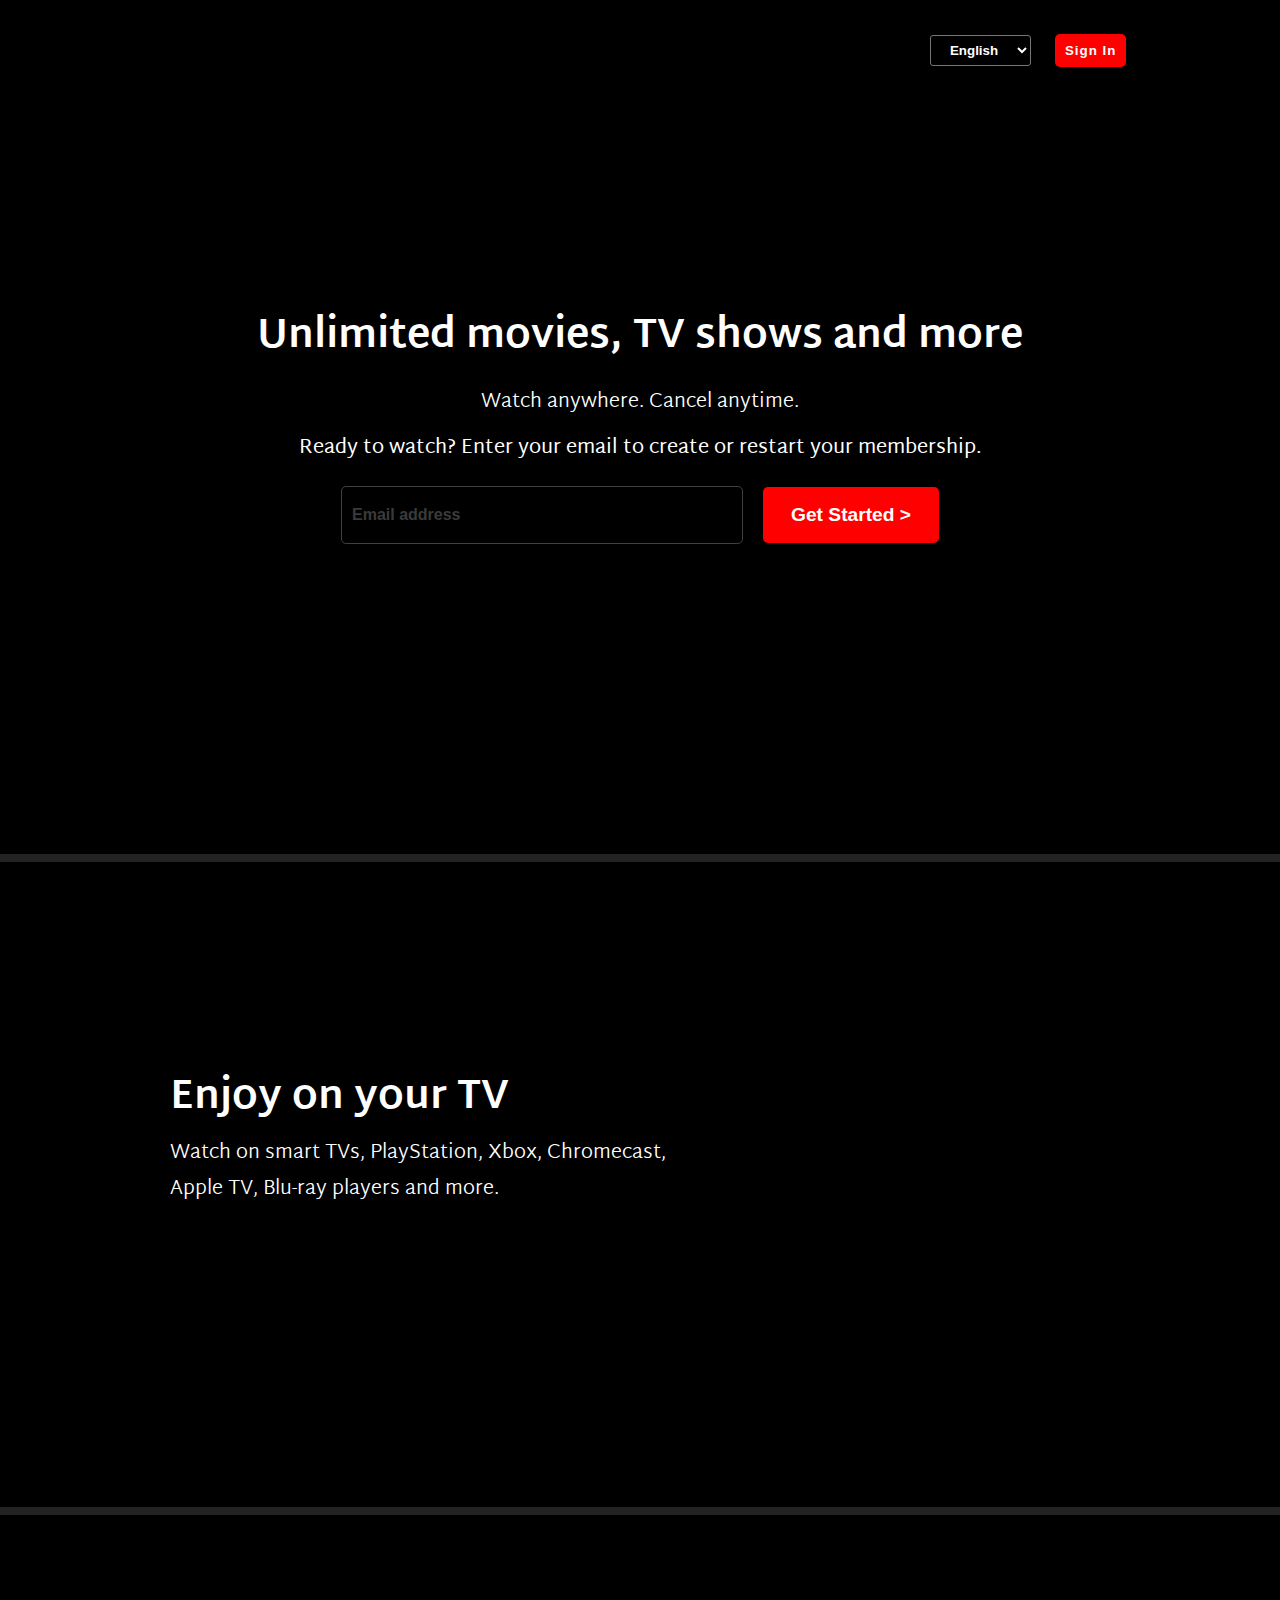
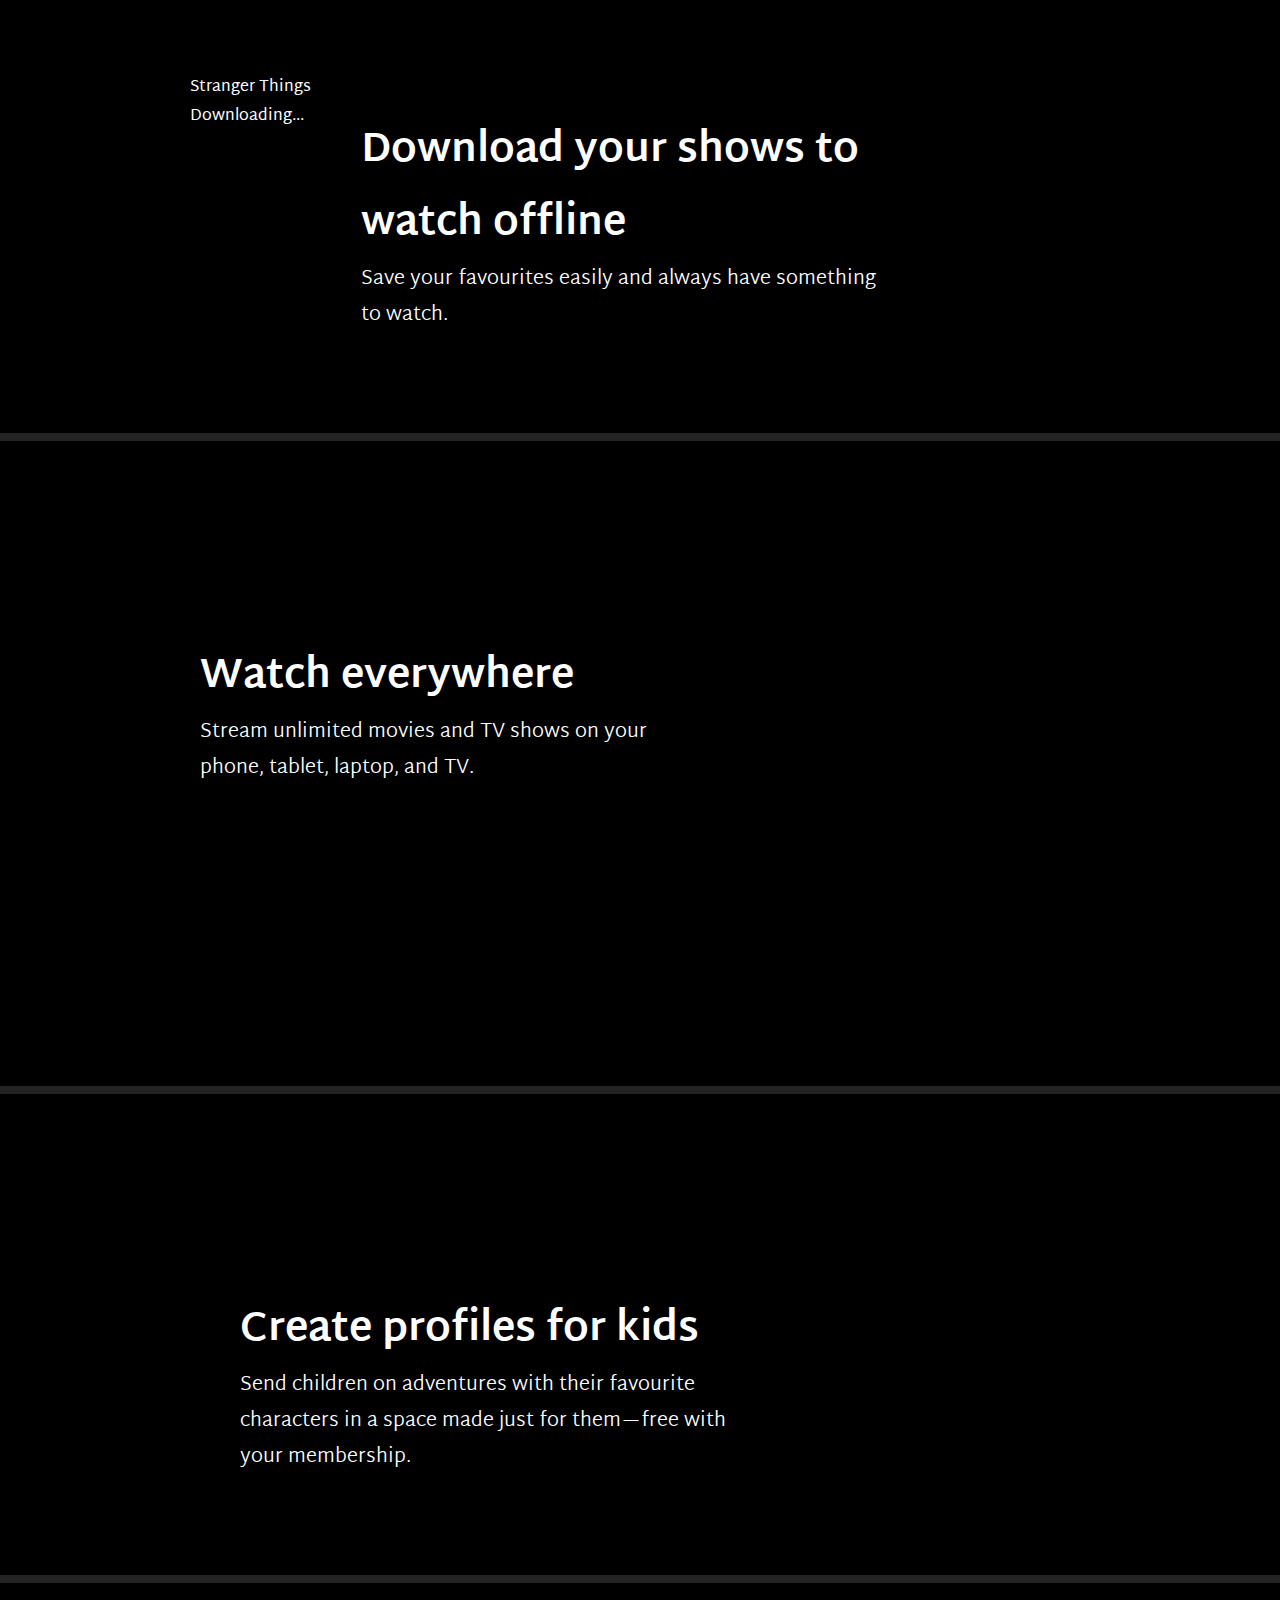
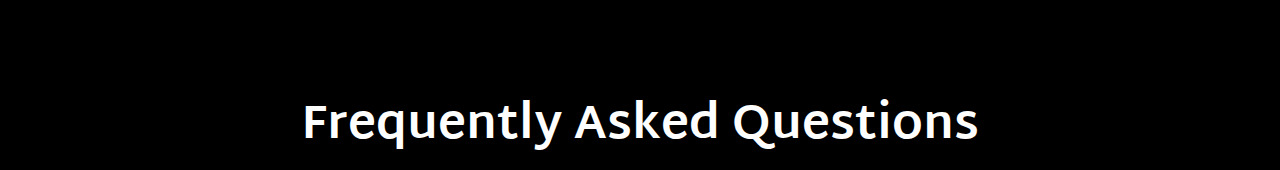
==== index.html @ 0ef2ed4d "Update index.html" ====
<!DOCTYPE html>
<html lang="en">

<head>
    <meta charset="UTF-8">
    <meta name="viewport" content="width=device-width, initial-scale=1.0">
    <link rel="stylesheet" href="Netflix.css">
    <link rel="icon" href="Assets/favicon (1).ico">

    <title>Netflix India -Watch TV Shows Online, Watch Movies Online</title>
</head>

<body>
    <div class="main">
        <nav>
            <span> <img class="logo" src="Assets/logo.svg" alt=""></span>
            <div class="tab">
                <select class="lang btn">

                    <option><img class="lang-logo" src="Assets/translate.png" alt="">English</option>
                    <option style="background-color: transparent;">हिन्दी</option>
                </select>

                <button class="signin btn">Sign In</button>

            </div>


        </nav>

        <div class="box">
        </div>



        <div class="text">
            <span> Unlimited movies, TV shows and more </span>

            <span> Watch anywhere. Cancel anytime.</span>

            <span> Ready to watch? Enter your email to create or restart your membership.</span>


            <div>
                <form class="form">
                    <input type="email" placeholder="Email address">
                    <span> <button class="submit btn" type="submit ">Get Started &gt;</button></span>
                </form>
            </div>


        </div>





    </div>
    <div class="line"></div>

    <div class="content">
        <div class="con-text">
            <h1>Enjoy on your TV</h1>
            <p>Watch on smart TVs, PlayStation, Xbox, Chromecast, <br>Apple TV, Blu-ray players and more. </p>
        </div>
        <div class="con-img">
            <img class="img" src="https://assets.nflxext.com/ffe/siteui/acquisition/ourStory/fuji/desktop/tv.png"
                alt="">
                <video class="video" src="https://assets.nflxext.com/ffe/siteui/acquisition/ourStory/fuji/desktop/video-tv-in-0819.m4v" autoplay loop muted></video>

        </div>

    </div>
    <div class="line"></div>
    <div class="content">
        <div class="con-img2">
            <img class="img2"
                src="https://assets.nflxext.com/ffe/siteui/acquisition/ourStory/fuji/desktop/mobile-0819.jpg" alt="">
                <div class="box2" >
                     <div><img  class="box-img" src="Assets/boxshot.png" alt=""></div>
                    <div><p>Stranger Things <br>
                    <span >Downloading...</span> </p></div>
                    <div class="bg"> <img class="bg-img" src="Assets/download-icon.gif" alt=""></div>
                </div>

        </div>
        <div class="con-text2">
            <h1>Download your shows to<br> watch offline</h1>
            <p>Save your favourites easily and always have something <br> to watch.</p>
        </div>


    </div>

    <div class="line"></div>
    <div class="content">
        <div class="con-text3">
            <h1>Watch everywhere</h1>
            <p>Stream unlimited movies and TV shows on your <br>phone, tablet, laptop, and TV.</p>
        </div>
        <div class="con-img3">
            <img class="img3"
                src="https://assets.nflxext.com/ffe/siteui/acquisition/ourStory/fuji/desktop/device-pile-in.png" alt="">
                <video class="video2" src="https://assets.nflxext.com/ffe/siteui/acquisition/ourStory/fuji/desktop/video-devices-in.m4v" autoplay loop muted></video>
        </div>

    </div>

    <div class="line"></div>

    <div class="content">
        <div class="con-img2">
            <img class="img2"
                src="https://occ-0-3752-3646.1.nflxso.net/dnm/api/v6/19OhWN2dO19C9txTON9tvTFtefw/AAAABVr8nYuAg0xDpXDv0VI9HUoH7r2aGp4TKRCsKNQrMwxzTtr-NlwOHeS8bCI2oeZddmu3nMYr3j9MjYhHyjBASb1FaOGYZNYvPBCL.png?r=54d"
                alt="">
               


        </div>
        <div class="con-text2">
            <h1>Create profiles for kids</h1>
            <p>Send children on adventures with their favourite <br>characters in a space made just for them—free with
                <br>your membership.</p>
        </div>


    </div>

    <div class="line"></div>

    <div class="faq">

        <h1>Frequently Asked Questions</h1>

    </div>








</body>

</html>
---- Netflix.css ----
@import url('https://fonts.googleapis.com/css2?family=Martel+Sans:wght@600;900&family=Playpen+Sans:wght@200;300;400;500;600&family=Roboto:wght@400;700&family=Ubuntu:ital,wght@0,300;0,400;0,500;0,700;1,300;1,400;1,500;1,700&display=swap');
*{
    padding: 0px;
    margin: 0px;
    /* box-sizing: border-box; */
  
}
body {
    color: white;
    background-color: black;
    font-family: 'Martel Sans', sans-serif;
}
.btn{
    cursor: pointer;
}

.main {

    height: 644px;
    background-image: url("Assets/bg2.jpg");
    position: relative;
    background-position: center center ;
    background-repeat: no-repeat; 
    background-size: max(1200px,100vw);
    padding-bottom: 210px;

    
}
nav{
    height: 100px;
    max-width: 76vw;
    /* padding-top: 10px; */
    margin:auto;
    display: flex;
    justify-content: space-between;
    align-items: center;
    
}
.logo{
    
    height: 40px;
    position: relative;
    z-index: 1;
}

.box {

    height: 644px;
    width: 100%;
    opacity: 0.69;
    position: absolute;
    top: 0;
    background-color: black;
    padding-bottom: 210px;
}
.lang-logo{
    height: 5px ;
}
.lang{
    border-radius: 3px;
    color: white;
    background-color: transparent;
    position: relative;
    z-index: 1;
    padding: 6px 15px;
    font-weight: 600;
}
.signin{
    border-radius: 5px;
    color: white;
    background-color: red;
    position: relative;
    z-index: 1;
    padding: 9px 10px;
    font-weight: 600;
    letter-spacing: 1px;
    margin-left: 20px;
    border: 0;
  

}


.text{
    height: 100%;
    display: flex;
    align-items: center;
    justify-content: center;
    flex-direction: column;
    position: relative;
    z-index: 1;
    text-align: center;
    gap: 10px;
    padding: 0px 23px;
    padding-bottom: 150px;
    text-align: center;
   
   
    
}
.text >:first-child{
    font-size: 40px;
     font-weight: bold;
}

.text >:nth-child(2){
    font-size: 20px;
    font-weight: 300;
    
}

.text >:nth-child(3){
    font-size: 20px;
    
}
.form{
    padding-top: 10px;
    display: flex;
    align-items: center;
    justify-content: space-between;
    position: relative;
    z-index: 1;
    text-align: center;
}
.submit{
    height: 56px;
    border-radius: 5px;
    color: white;
    background-color: red;
    position: relative;
    font-size: larger;
    z-index: 1;
    padding: 17px 28px;
    font-weight: 600;
    margin-left: 20px;
    border: 0;


}
input{
    height: 56px;
    width: 350px;
    font-size: medium;
    border-radius: 5px;
    color: whitesmoke;
    background-color: black;
    opacity: 0.5;
    position: relative;
    z-index: 1;
    padding-left: 10px;
    padding-right: 40px;
    font-weight: 600;
    border: 1px solid gray;
    outline: none; 
}
.line{
    height: 8px;
    width: 100%;
    background-color: rgb(35 35 35);
}
.content{

    display: flex;
    padding-bottom: 100px; 
    /* text-align: center; */
    /* text-wrap: wrap; */
}

.con-text{

    margin-top: 200px;
    margin-left:170px;
    margin-bottom: 200px;

    padding-right: 70px;

}

.con-text >:first-child{
    font-size: 40px;
     font-weight: bold;
     /* text-align: center; */
}

.con-text >:nth-child(2){

    font-size: 20px;
    font-weight: 300;
    /* text-align: center; */
}
.con-img{
    position: relative;
}
.img{
    margin-top: 100px;
    /* height: 400px; */
    width: 40vw;
    position: absolute;
    z-index: 1;

}
.video{
    position: absolute;
    padding-top: 170px;
    padding-left: 60px;
    width: 35vw;
}








.con-img2 {

    margin-top: 100px;
    margin-left:190px;
  

}
.img2{
    /* height: 400px ; */
    width: 35vw;
}
.con-text2{
    margin-top: 200px;
    margin-left:50px;
}
.con-text2 >:first-child{
    font-size: 40px;
     font-weight: bold;
     /* text-align: center; */
}

.con-text2 >:nth-child(2){

    font-size: 20px;
    font-weight: 300;
    /* text-align: center; */
}
.con-img3{

    margin-top: 100px;
    margin-left:100px;
    
}
.img3{

    /* margin-top: 100px; */
    /* height: 400px; */
    width: 40vw;
    position: absolute;
    z-index: 1;
}
.video2{
    position: absolute;
    padding-top: 60px;
    padding-left: 105px;
    width: 25vw;
}
.con-text3{

    margin-top: 200px;
    margin-left:200px;
    margin-bottom: 200px;
    /* text-align: center; */

}

.con-text3 >:first-child{
    font-size: 40px;
     font-weight: bold;
     
}

.con-text3 >:nth-child(2){

    font-size: 20px;
    font-weight: 300;
}

.faq> h1{
    font-size: 48px;
    text-align: center;
    padding-top: 100PX;
}
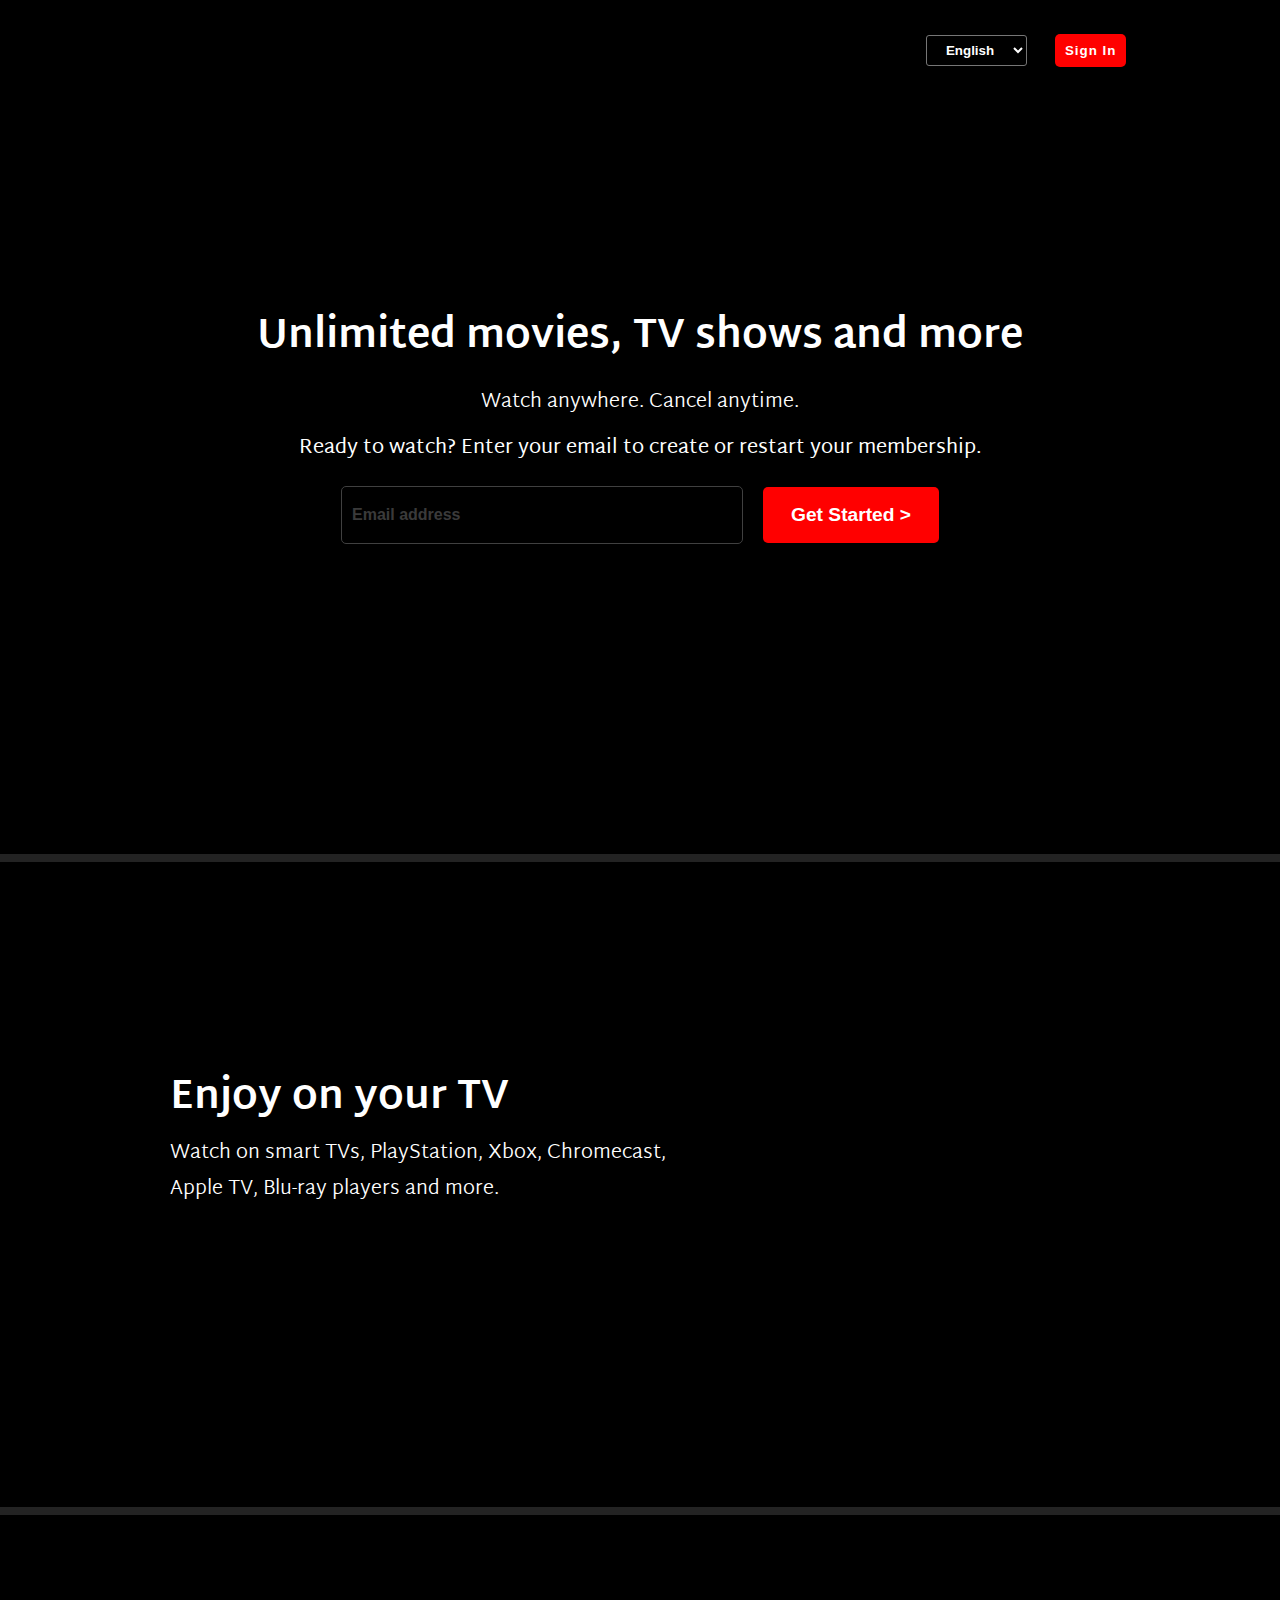
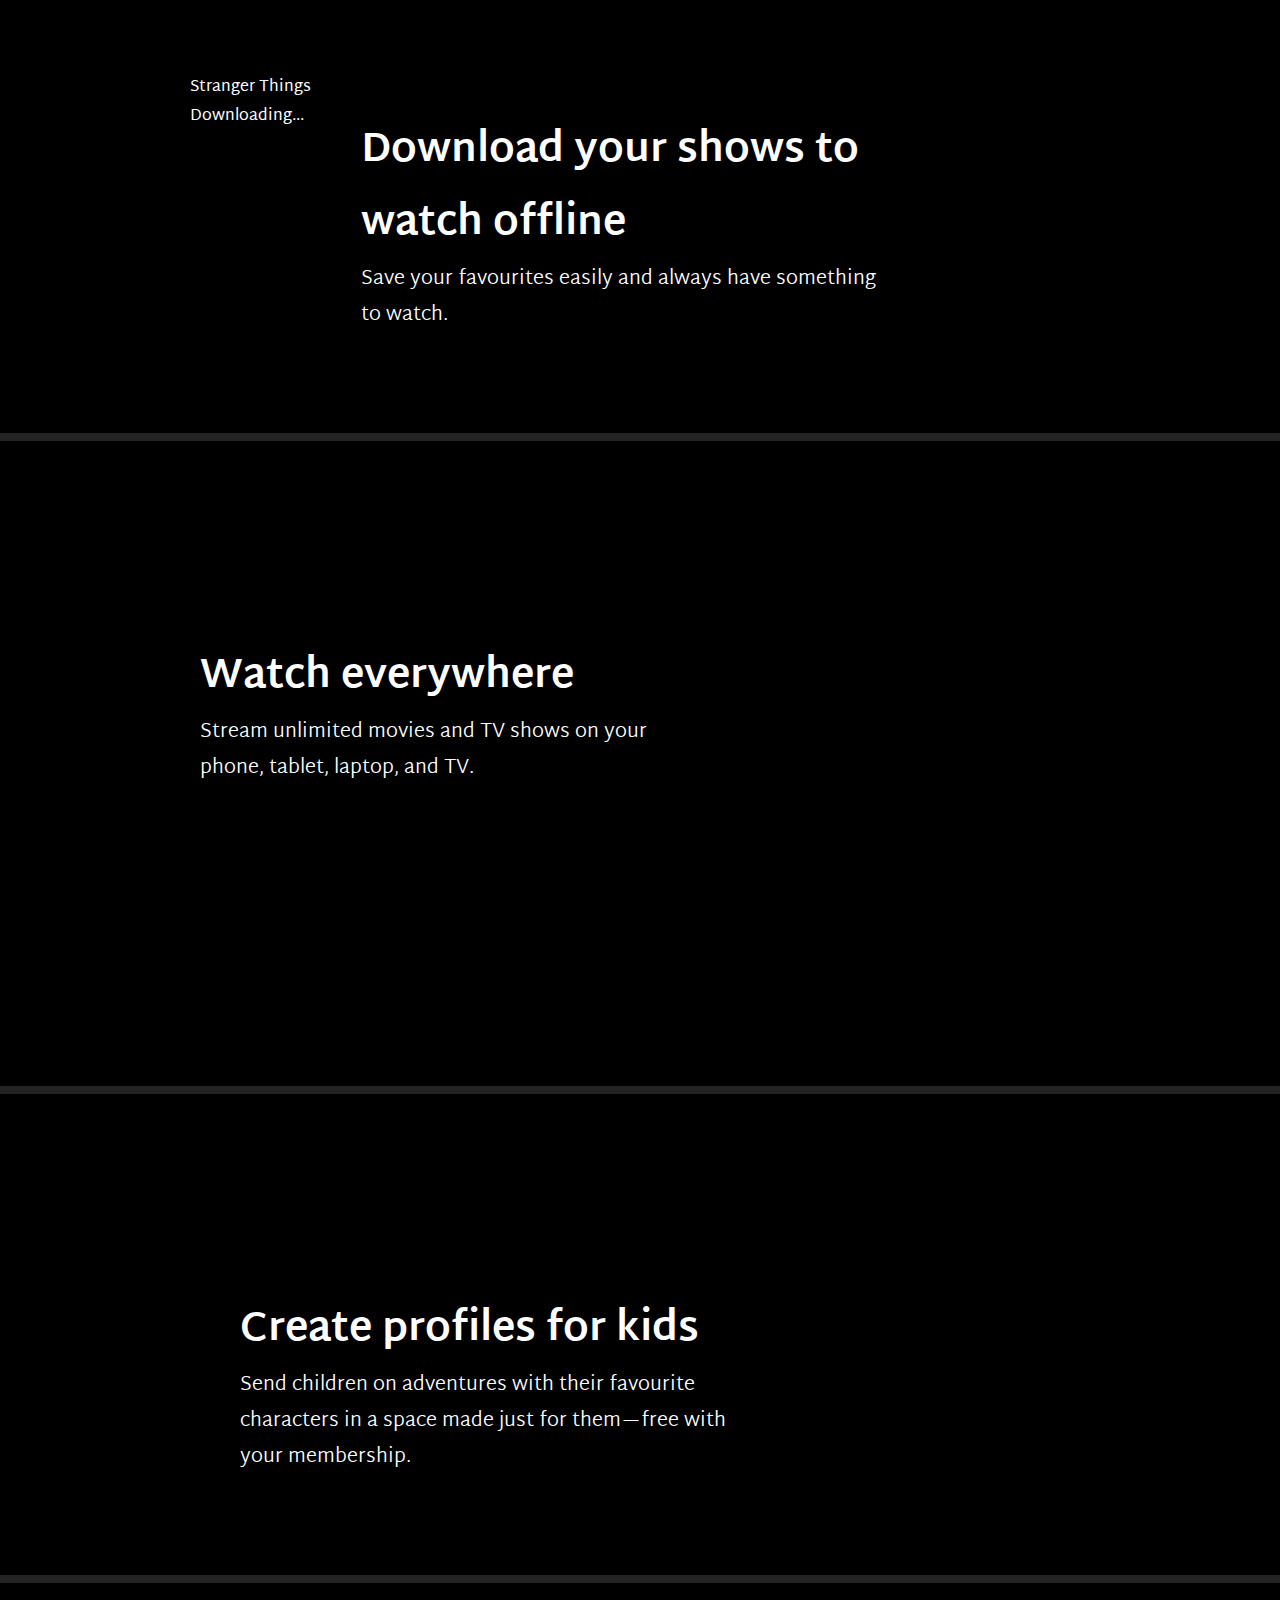
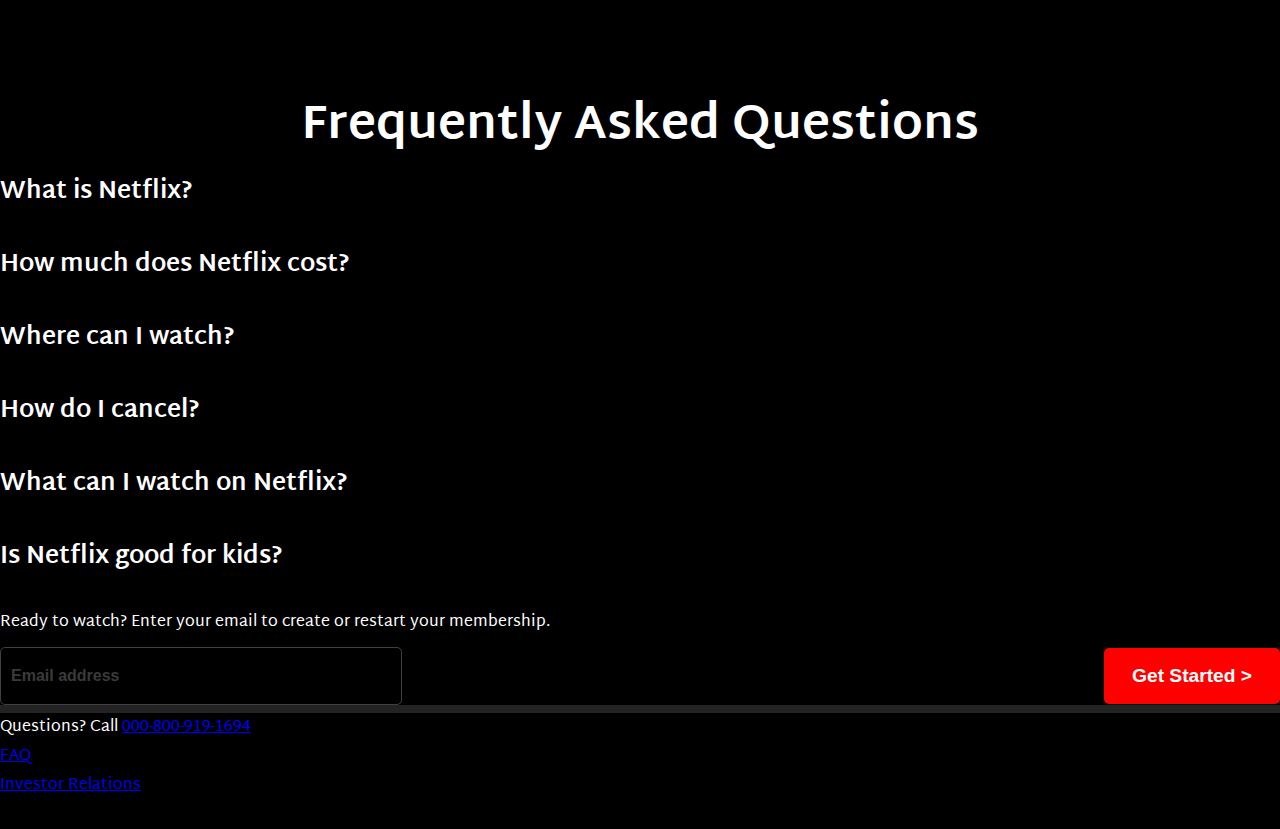
==== commit a5b665ad: "Update index.html" ====
--- a/index.html
+++ b/index.html
@@ -16,10 +16,10 @@
             <span> <img class="logo" src="Assets/logo.svg" alt=""></span>
             <div class="tab">
                 <select class="lang btn">
-
-                    <option><img class="lang-logo" src="Assets/translate.png" alt="">English</option>
-                    <option style="background-color: transparent;">हिन्दी</option>
+                    <option>English</option>
+                    <option>हिन्दी</option>
                 </select>
+                <img class="lang-logo" src="Assets/translate.png" alt="">
 
                 <button class="signin btn">Sign In</button>
 
@@ -44,7 +44,7 @@
             <div>
                 <form class="form">
                     <input type="email" placeholder="Email address">
-                    <span> <button class="submit btn" type="submit ">Get Started &gt;</button></span>
+                    <span> <button class="submit btn" type="button">Get Started &gt;</button></span>
                 </form>
             </div>
 
@@ -66,7 +66,9 @@
         <div class="con-img">
             <img class="img" src="https://assets.nflxext.com/ffe/siteui/acquisition/ourStory/fuji/desktop/tv.png"
                 alt="">
-                <video class="video" src="https://assets.nflxext.com/ffe/siteui/acquisition/ourStory/fuji/desktop/video-tv-in-0819.m4v" autoplay loop muted></video>
+            <video class="video"
+                src="https://assets.nflxext.com/ffe/siteui/acquisition/ourStory/fuji/desktop/video-tv-in-0819.m4v"
+                autoplay loop muted></video>
 
         </div>
 
@@ -76,12 +78,15 @@
         <div class="con-img2">
             <img class="img2"
                 src="https://assets.nflxext.com/ffe/siteui/acquisition/ourStory/fuji/desktop/mobile-0819.jpg" alt="">
-                <div class="box2" >
-                     <div><img  class="box-img" src="Assets/boxshot.png" alt=""></div>
-                    <div><p>Stranger Things <br>
-                    <span >Downloading...</span> </p></div>
-                    <div class="bg"> <img class="bg-img" src="Assets/download-icon.gif" alt=""></div>
+            <div class="box2">
+                <div><img class="box-img" src="Assets/boxshot.png" alt=""></div>
+                <div>
+                    <p>Stranger Things <br>
+                        <span>Downloading...</span>
+                    </p>
                 </div>
+                <div class="bg"> <img class="bg-img" src="Assets/download-icon.gif" alt=""></div>
+            </div>
 
         </div>
         <div class="con-text2">
@@ -101,7 +106,9 @@
         <div class="con-img3">
             <img class="img3"
                 src="https://assets.nflxext.com/ffe/siteui/acquisition/ourStory/fuji/desktop/device-pile-in.png" alt="">
-                <video class="video2" src="https://assets.nflxext.com/ffe/siteui/acquisition/ourStory/fuji/desktop/video-devices-in.m4v" autoplay loop muted></video>
+            <video class="video2"
+                src="https://assets.nflxext.com/ffe/siteui/acquisition/ourStory/fuji/desktop/video-devices-in.m4v"
+                autoplay loop muted></video>
         </div>
 
     </div>
@@ -113,14 +120,15 @@
             <img class="img2"
                 src="https://occ-0-3752-3646.1.nflxso.net/dnm/api/v6/19OhWN2dO19C9txTON9tvTFtefw/AAAABVr8nYuAg0xDpXDv0VI9HUoH7r2aGp4TKRCsKNQrMwxzTtr-NlwOHeS8bCI2oeZddmu3nMYr3j9MjYhHyjBASb1FaOGYZNYvPBCL.png?r=54d"
                 alt="">
-               
+
 
 
         </div>
         <div class="con-text2">
             <h1>Create profiles for kids</h1>
             <p>Send children on adventures with their favourite <br>characters in a space made just for them—free with
-                <br>your membership.</p>
+                <br>your membership.
+            </p>
         </div>
 
 
@@ -131,8 +139,83 @@
     <div class="faq">
 
         <h1>Frequently Asked Questions</h1>
-
-    </div>
+        <div class="question">
+            <div class="question-title">
+                <h2>What is Netflix?</h2>
+                <img class="plus" src="Assets/plus.png" alt="">
+            </div>
+        </div>
+        <div class="question">
+            <div class="question-title">
+                <h2>How much does Netflix cost?</h2>
+                <img class="plus" src="Assets/plus.png" alt="">
+            </div>
+        </div>
+        <div class="question">
+            <div class="question-title">
+                <h2>Where can I watch?</h2>
+                <img class="plus" src="Assets/plus.png" alt="">
+            </div>
+        </div>
+        <div class="question">
+            <div class="question-title">
+                <h2>How do I cancel?</h2>
+                <img class="plus" src="Assets/plus.png" alt="">
+            </div>
+        </div>
+
+        <div class="question">
+            <div class="question-title">
+                <h2>What can I watch on Netflix?</h2>
+                <img class="plus" src="Assets/plus.png" alt="">
+            </div>
+        </div>
+        <div class="question">
+            <div class="question-title">
+                <h2>Is Netflix good for kids?</h2>
+                <img class="plus" src="Assets/plus.png" alt="">
+            </div>
+
+        </div>
+
+        <div class="text2">
+            <!-- <span> Unlimited movies, TV shows and more </span>
+
+            <span> Watch anywhere. Cancel anytime.</span> -->
+
+            <span> Ready to watch? Enter your email to create or restart your membership.</span>
+
+
+            <div>
+                <form class="form">
+                    <input type="email" placeholder="Email address">
+                    <span> <button class="submit btn" type="button">Get Started &gt;</button></span>
+                </form>
+            </div>
+
+
+        </div>
+
+    </div>
+
+    <div class="line"></div>
+
+   <footer>
+    <div >Questions? Call <a href="tel:000-800-919-1694">000-800-919-1694</a></div>
+    <div>
+        
+            <li><a href="https://help.netflix.com/en/node/412">FAQ</a></li>
+            <li><a href="https://ir.netflix.net/ir-overview/profile/default.aspx">Investor Relations</a></li>
+            <li><a href=""></a></li>
+            
+    
+    </div>
+
+    
+   </footer>
+
+    
+
 
 
 
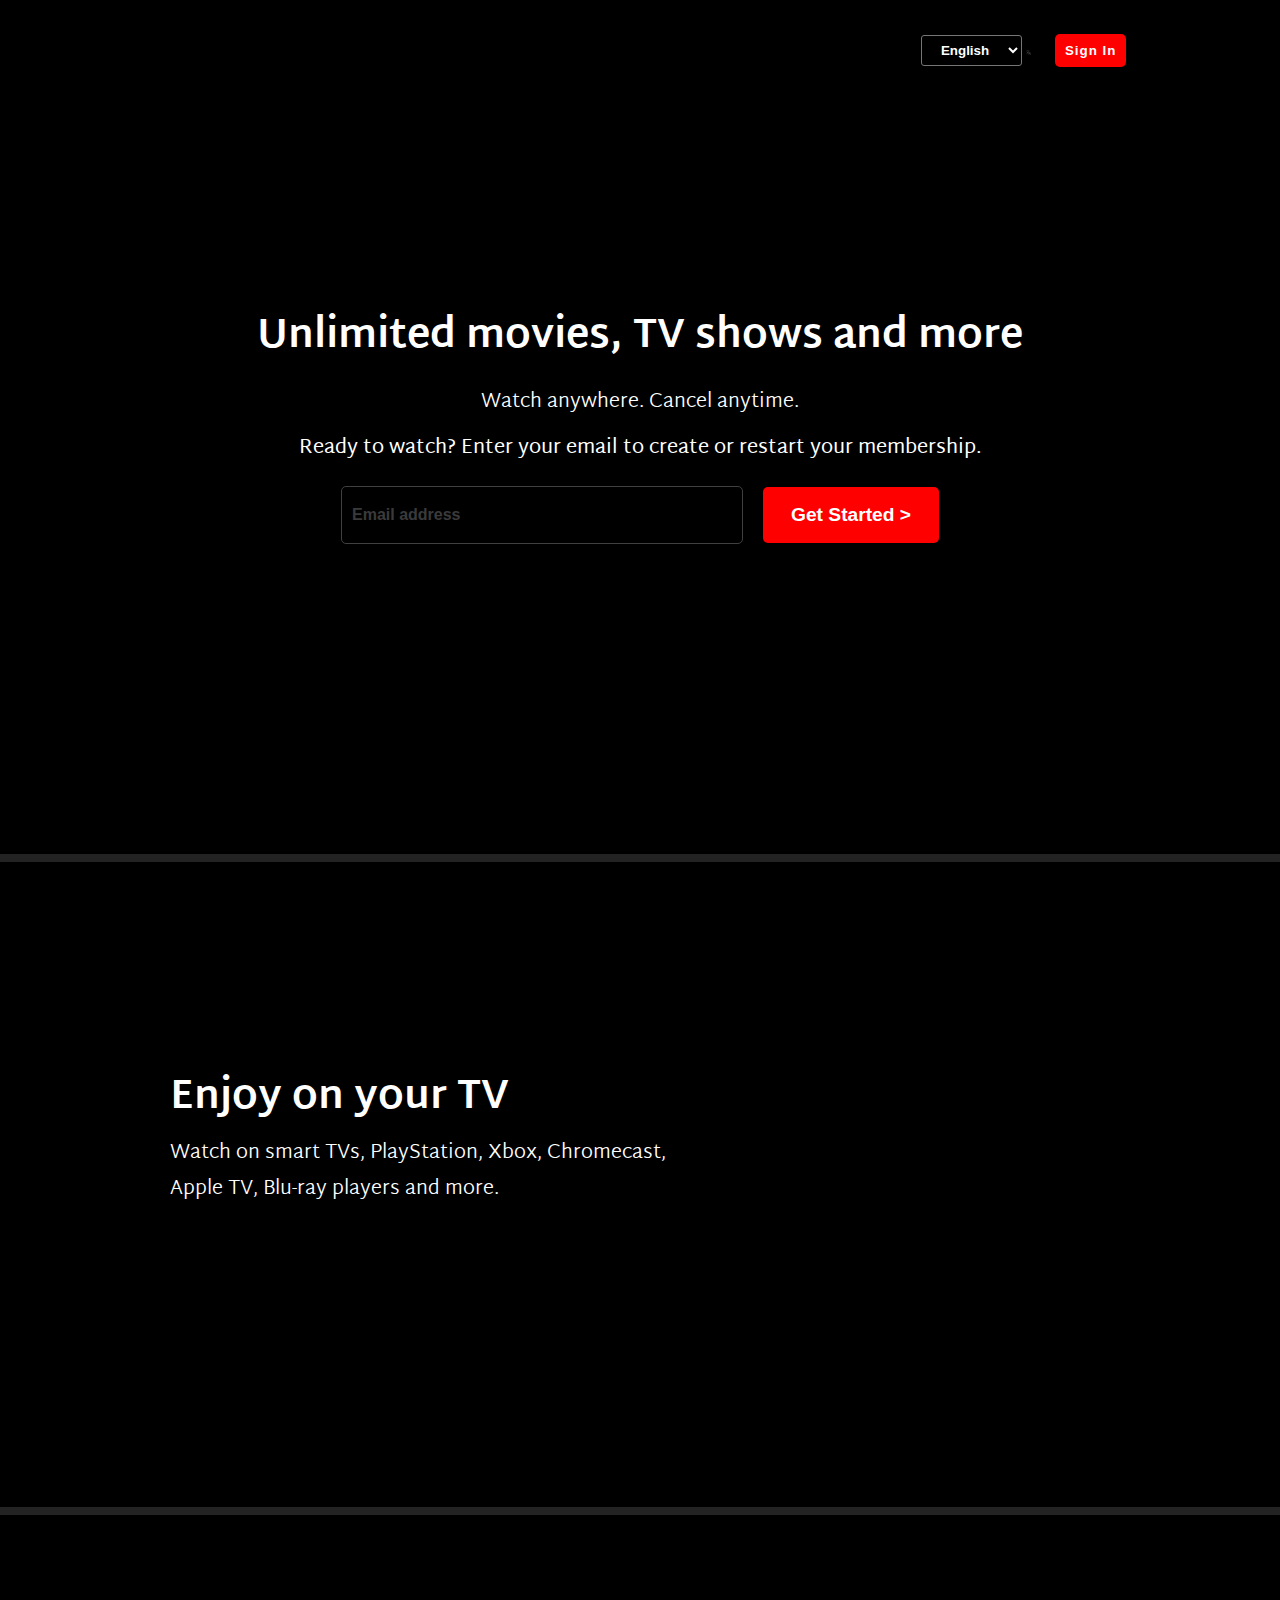
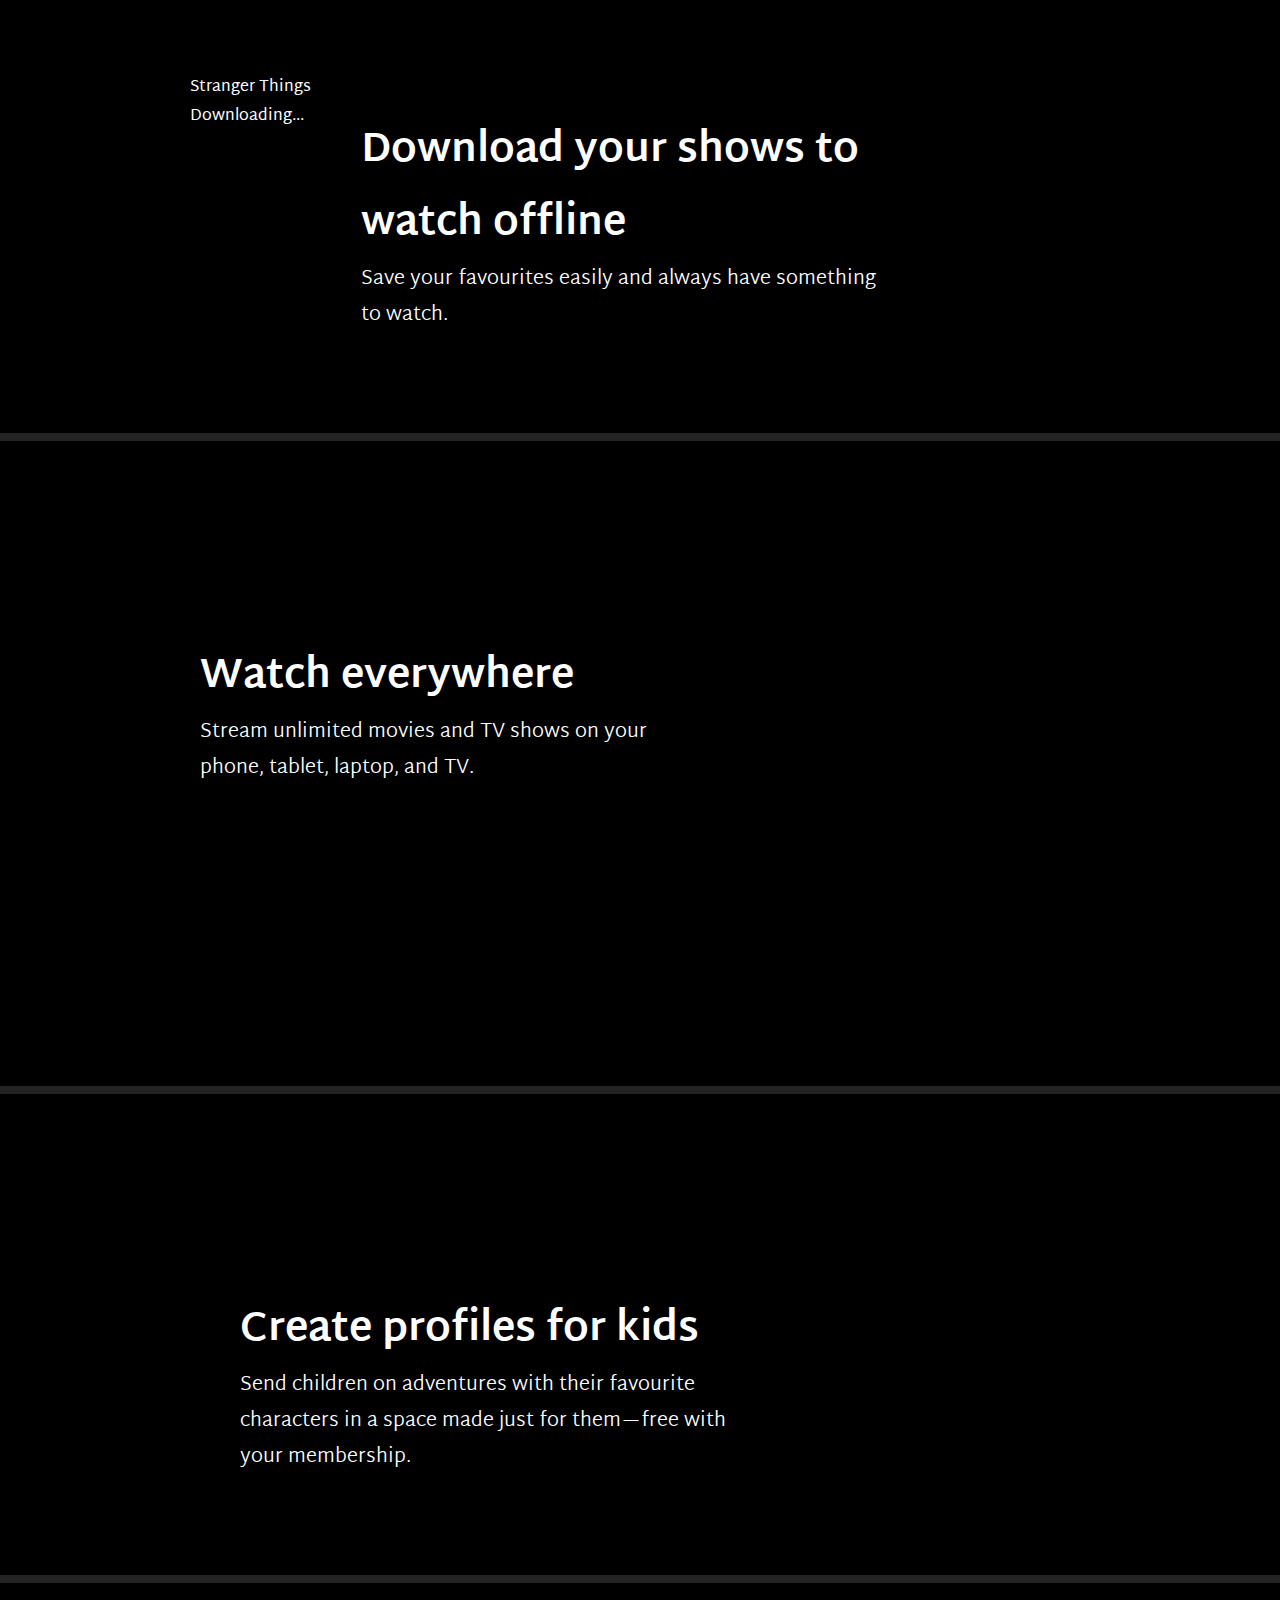
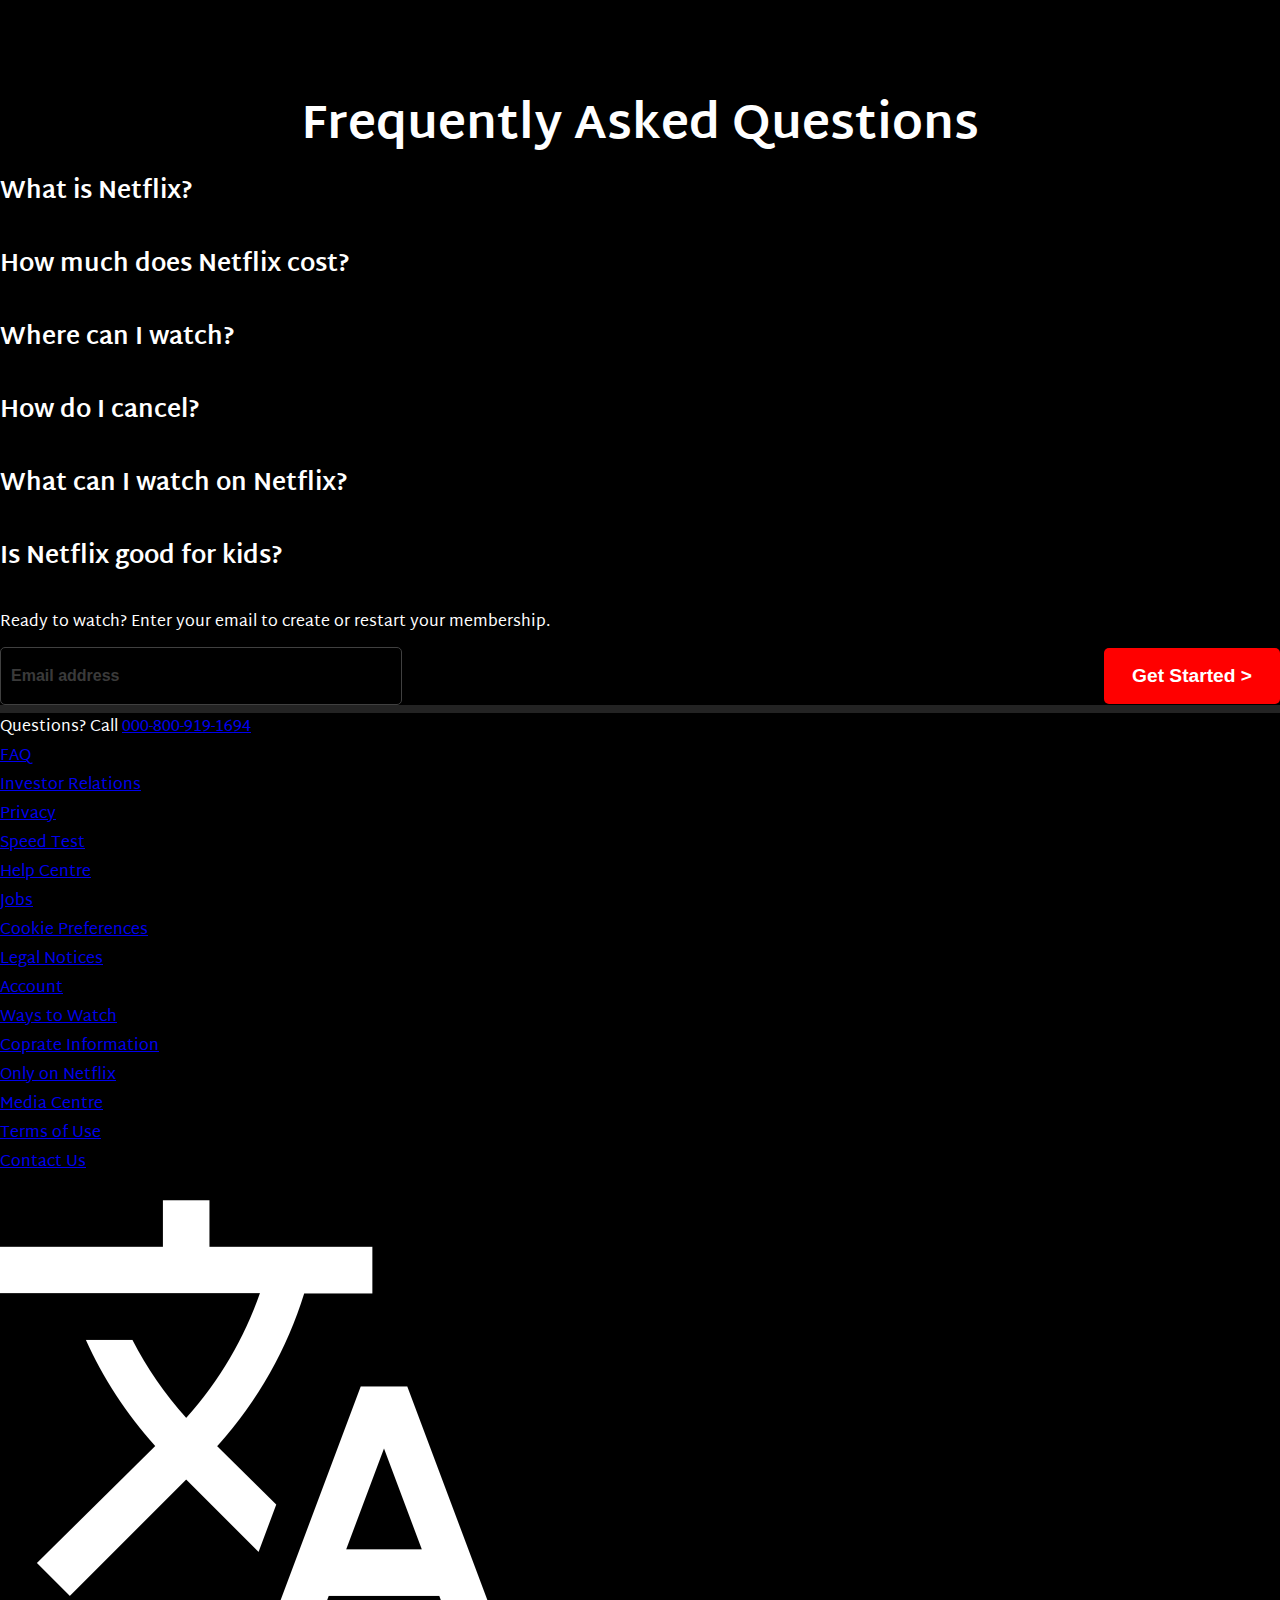
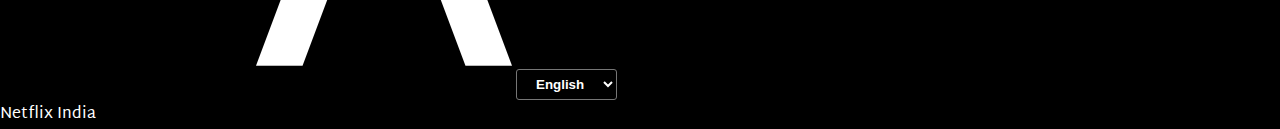
==== commit f6d5dec4: "Update index.html" ====
--- a/index.html
+++ b/index.html
@@ -1,12 +1,11 @@
 <!DOCTYPE html>
 <html lang="en">
-
 <head>
     <meta charset="UTF-8">
+    <meta name="google-site-verification" content="H3H9eSV32X2atL5QlWdO3KREfeAXT13t5PVM-N_OqFk" />
     <meta name="viewport" content="width=device-width, initial-scale=1.0">
     <link rel="stylesheet" href="Netflix.css">
     <link rel="icon" href="Assets/favicon (1).ico">
-
     <title>Netflix India -Watch TV Shows Online, Watch Movies Online</title>
 </head>
 
@@ -19,18 +18,14 @@
                     <option>English</option>
                     <option>हिन्दी</option>
                 </select>
-                <img class="lang-logo" src="Assets/translate.png" alt="">
-
+                <img class="lang-logo" src="Assets/translate.png" alt="select language">
                 <button class="signin btn">Sign In</button>
 
             </div>
-
-
         </nav>
 
         <div class="box">
         </div>
-
 
 
         <div class="text">
@@ -201,20 +196,46 @@
     <div class="line"></div>
 
    <footer>
-    <div >Questions? Call <a href="tel:000-800-919-1694">000-800-919-1694</a></div>
-    <div>
+    <div class="call" >Questions? Call <a href="tel:000-800-919-1694">000-800-919-1694</a></div>
+    <div class="list">
+    <div >
         
             <li><a href="https://help.netflix.com/en/node/412">FAQ</a></li>
             <li><a href="https://ir.netflix.net/ir-overview/profile/default.aspx">Investor Relations</a></li>
-            <li><a href=""></a></li>
-            
+            <li><a href="https://help.netflix.com/legal/privacy">Privacy</a></li>
+            <li><a href="https://fast.com/">Speed Test</a></li>
+    </div>
+    <div >
+        
+        <li><a href="https://help.netflix.com/en/">Help Centre</a></li>
+        <li><a href="https://jobs.netflix.com/">Jobs</a></li>
+        <li><a href="https://www.netflix.com/in/#">Cookie Preferences</a></li>
+        <li><a href="https://help.netflix.com/legal/notices">Legal Notices</a></li>
+</div>
+<div >
+        
+    <li><a href="https://www.netflix.com/youraccount">Account</a></li>
+    <li><a href="https://www.netflix.com/watch">Ways to Watch</a></li>
+    <li><a href="https://help.netflix.com/legal/corpinfo">Coprate Information</a></li>
+    <li><a href="https://www.netflix.com/in/browse/genre/839338">Only on Netflix</a></li>
+</div>
+<div >
+        
+    <li><a href="https://media.netflix.com/">Media Centre</a></li>
+    <li><a href="https://help.netflix.com/legal/termsofuse">Terms of Use</a></li>
+    <li><a href="https://help.netflix.com/contactus">Contact Us</a></li>
+</div>
+</div>
+<img class="lang-logo2" src="Assets/translate.png" alt="select language">
+<select class="lang btn">
+    <option>English</option>
+    <option>हिन्दी</option>
+</select>
+<p>Netflix India</p>
+
+   </footer>
+
     
-    </div>
-
-    
-   </footer>
-
-    
 
 
 
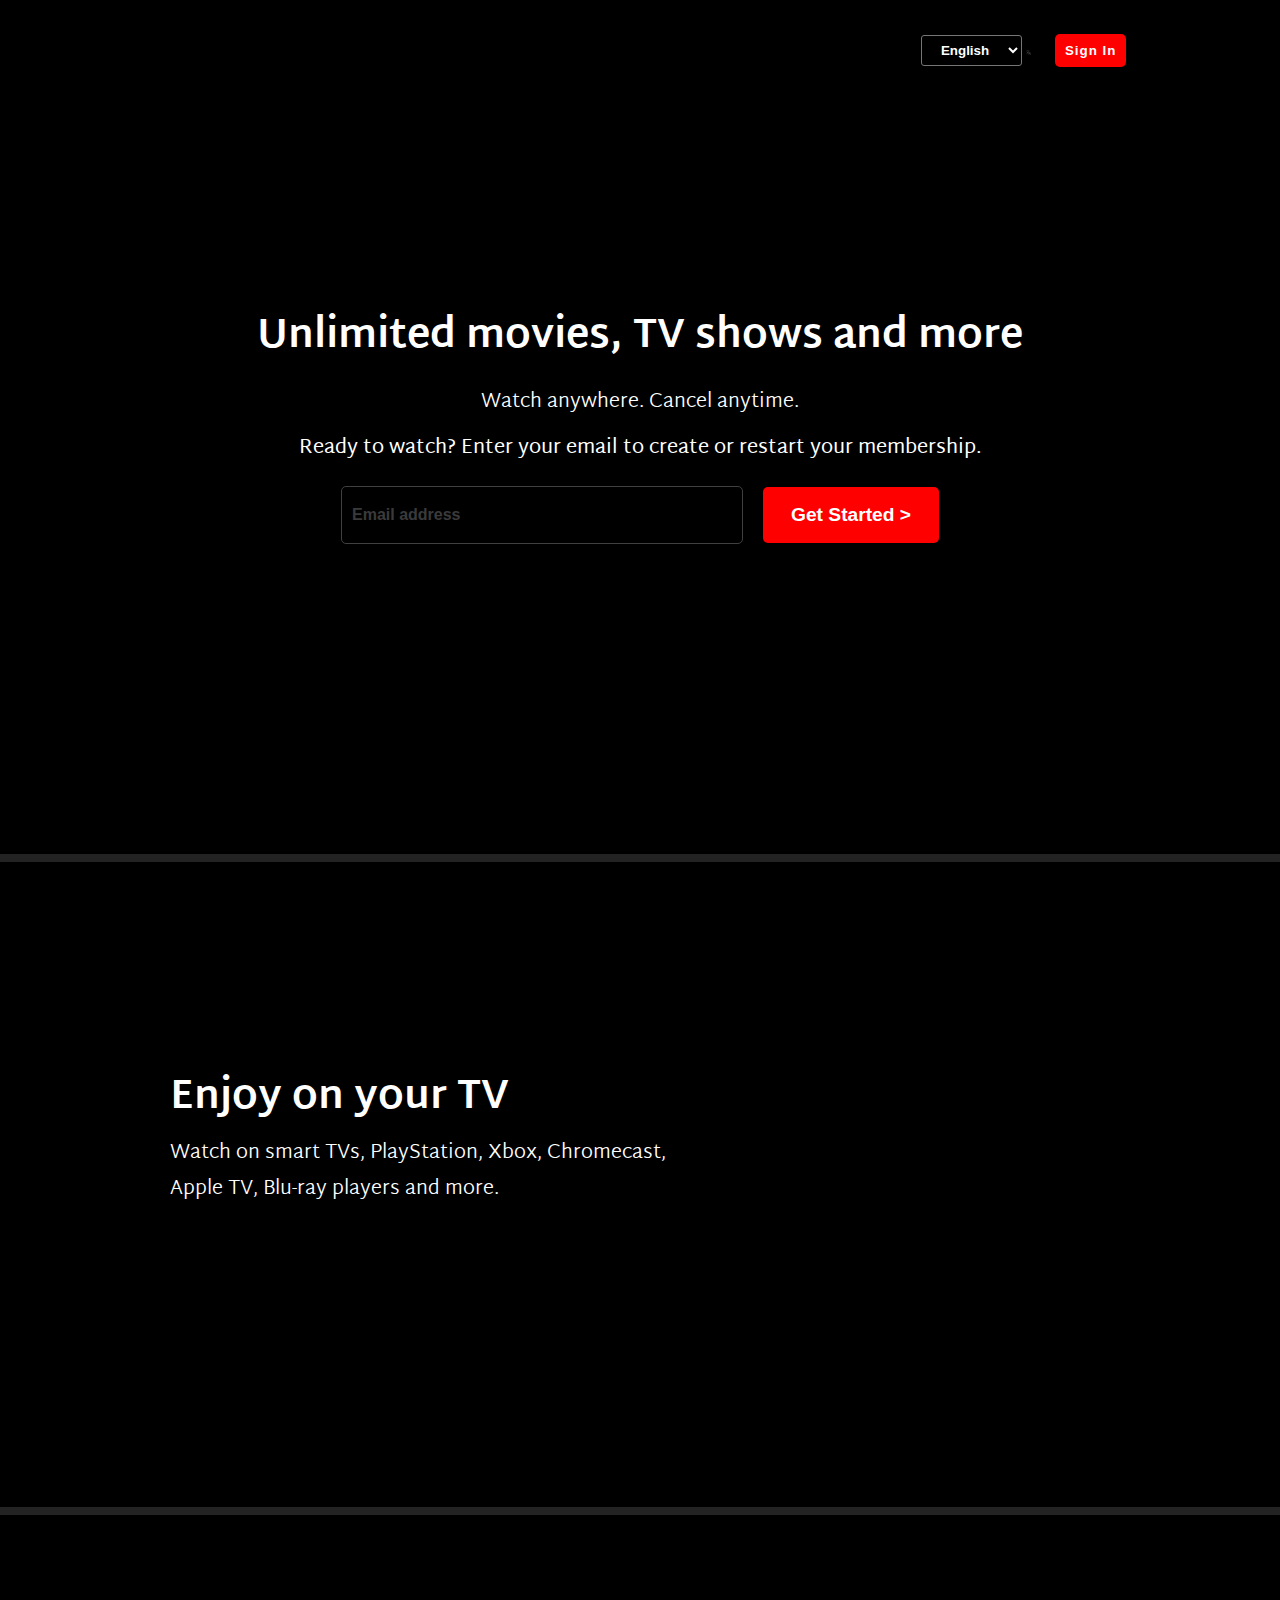
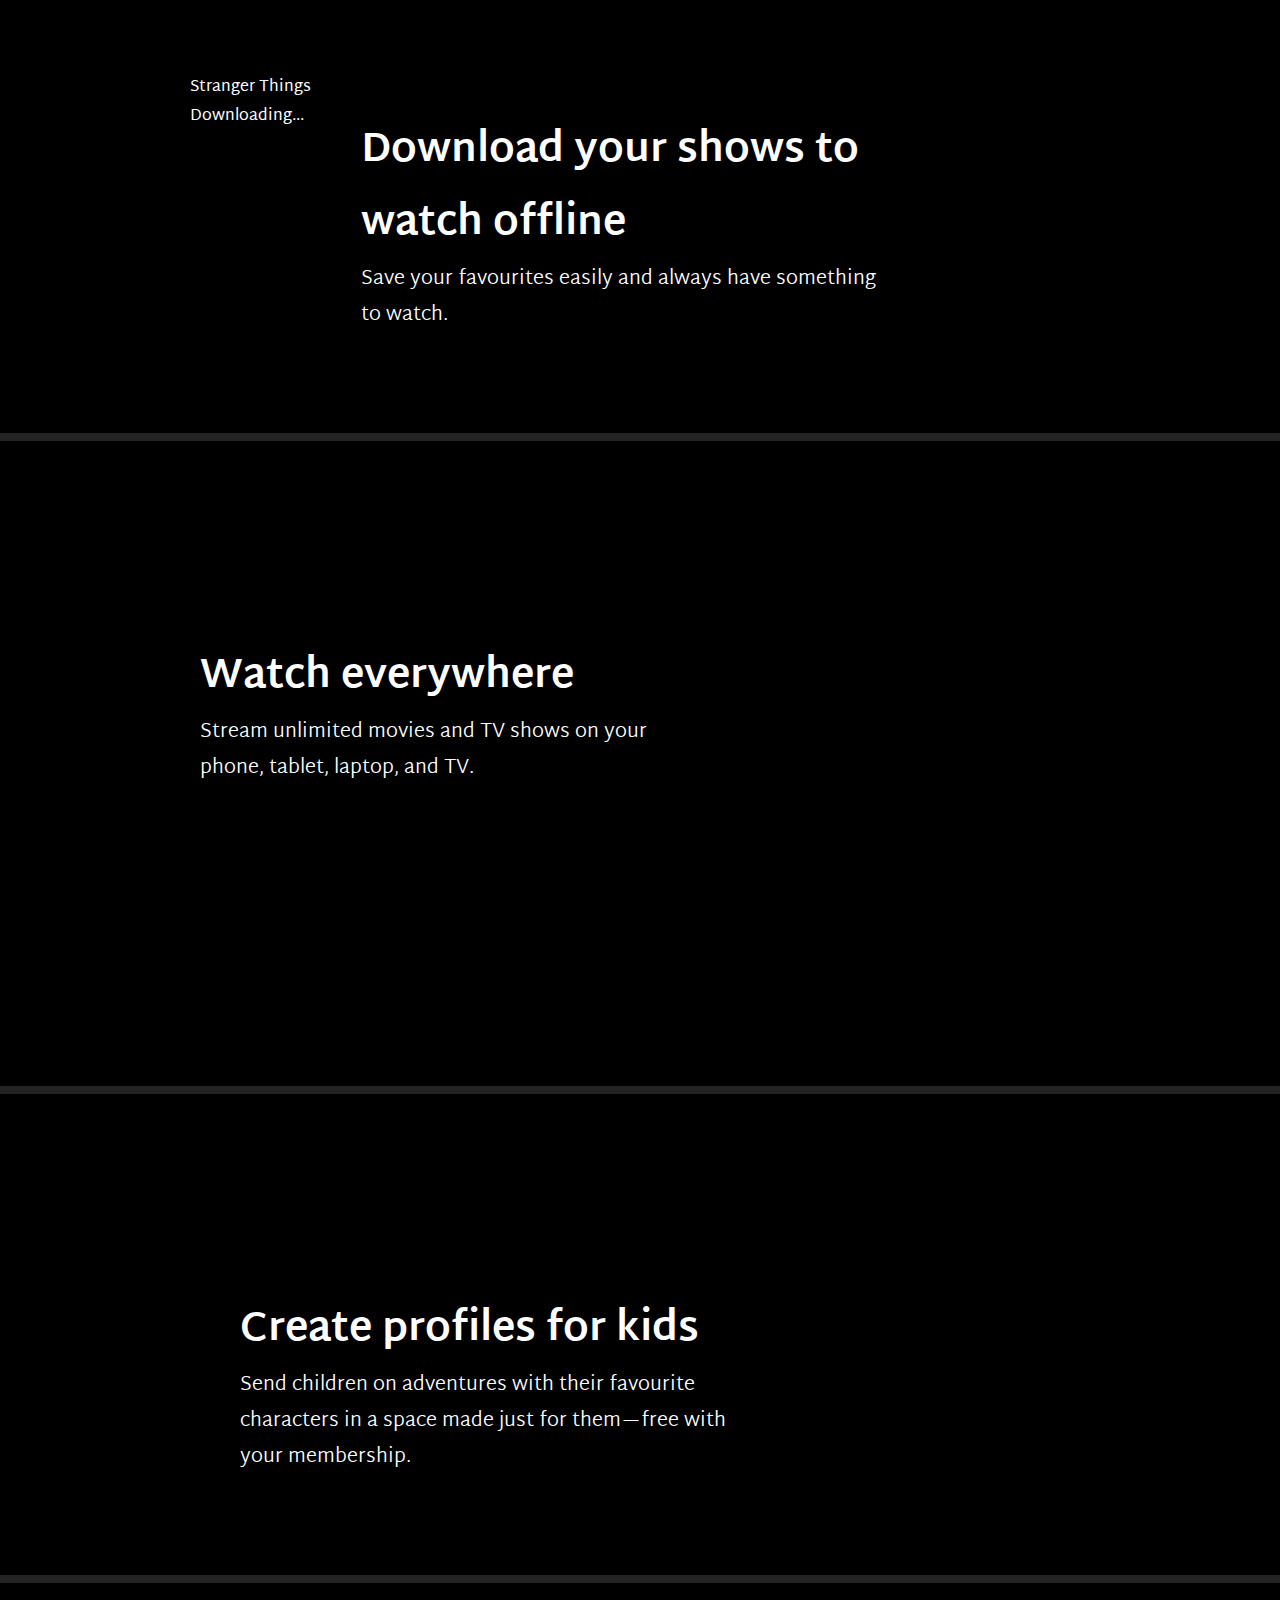
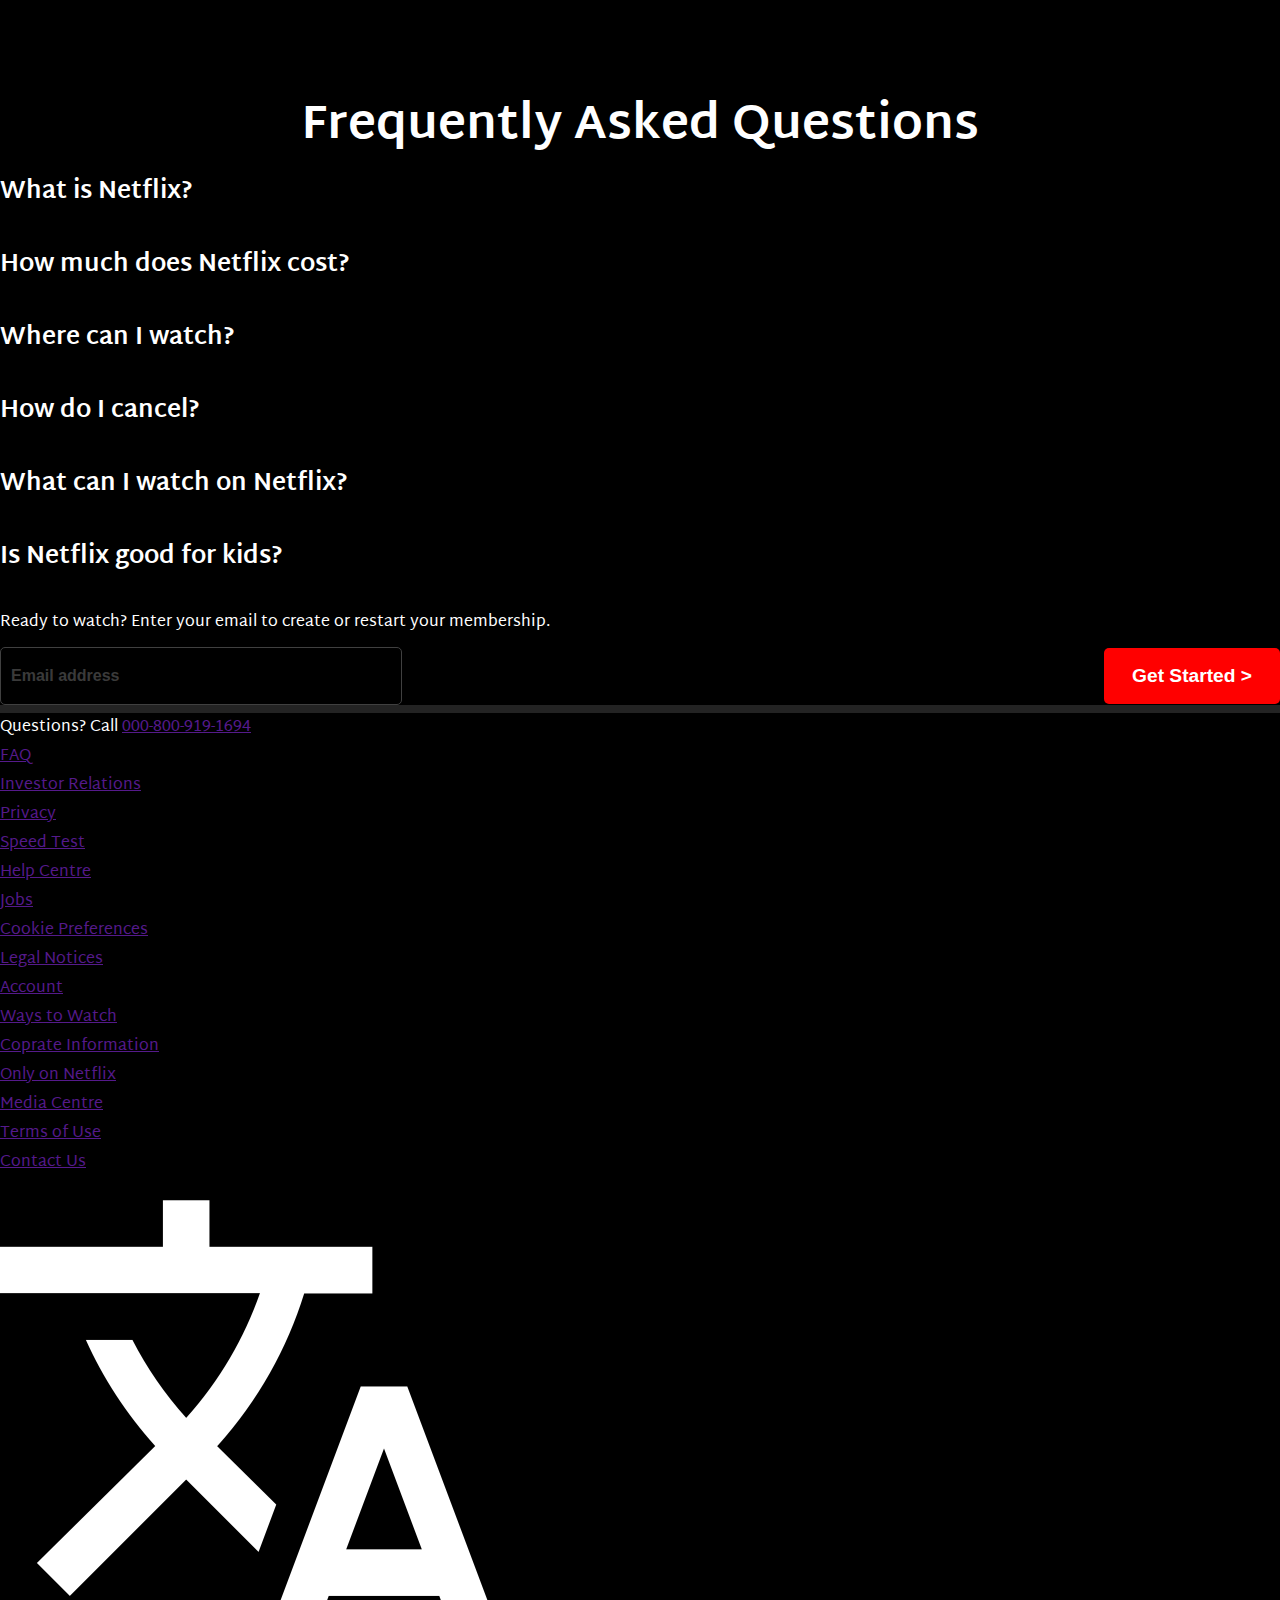
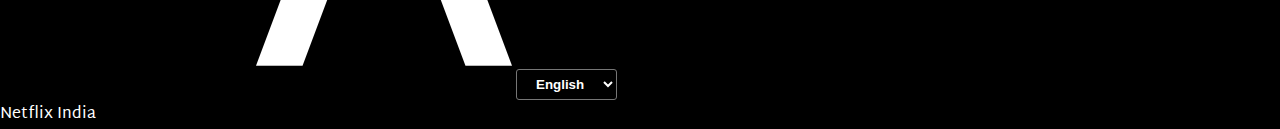
==== commit e1ed9536: "Update index.html" ====
--- a/index.html
+++ b/index.html
@@ -19,7 +19,7 @@
                     <option>हिन्दी</option>
                 </select>
                 <img class="lang-logo" src="Assets/translate.png" alt="select language">
-                <button class="signin btn">Sign In</button>
+                <a href="https://paras-verma7454.github.io/Netflix-login/" target="_self"> <button class="signin btn">Sign In</button></a>
 
             </div>
         </nav>
@@ -38,8 +38,8 @@
 
             <div>
                 <form class="form">
-                    <input type="email" placeholder="Email address">
-                    <span> <button class="submit btn" type="button">Get Started &gt;</button></span>
+                    <input type="email" placeholder="Email address" required>
+                    <span> <button class="submit btn" type="submit">Get Started &gt;</button></span>
                 </form>
             </div>
 
@@ -183,8 +183,8 @@
 
             <div>
                 <form class="form">
-                    <input type="email" placeholder="Email address">
-                    <span> <button class="submit btn" type="button">Get Started &gt;</button></span>
+                    <input type="email" placeholder="Email address" required>
+                    <span> <button class="submit btn" type="submit">Get Started &gt;</button></span>
                 </form>
             </div>
 
@@ -196,34 +196,34 @@
     <div class="line"></div>
 
    <footer>
-    <div class="call" >Questions? Call <a href="tel:000-800-919-1694">000-800-919-1694</a></div>
+    <div class="call" >Questions? Call <a href="">000-800-919-1694</a></div>
     <div class="list">
     <div >
         
-            <li><a href="https://help.netflix.com/en/node/412">FAQ</a></li>
-            <li><a href="https://ir.netflix.net/ir-overview/profile/default.aspx">Investor Relations</a></li>
-            <li><a href="https://help.netflix.com/legal/privacy">Privacy</a></li>
-            <li><a href="https://fast.com/">Speed Test</a></li>
+            <li><a href="">FAQ</a></li>
+            <li><a href="">Investor Relations</a></li>
+            <li><a href="">Privacy</a></li>
+            <li><a href="">Speed Test</a></li>
     </div>
     <div >
         
-        <li><a href="https://help.netflix.com/en/">Help Centre</a></li>
-        <li><a href="https://jobs.netflix.com/">Jobs</a></li>
-        <li><a href="https://www.netflix.com/in/#">Cookie Preferences</a></li>
-        <li><a href="https://help.netflix.com/legal/notices">Legal Notices</a></li>
+        <li><a href="">Help Centre</a></li>
+        <li><a href="">Jobs</a></li>
+        <li><a href="">Cookie Preferences</a></li>
+        <li><a href="">Legal Notices</a></li>
 </div>
 <div >
         
-    <li><a href="https://www.netflix.com/youraccount">Account</a></li>
-    <li><a href="https://www.netflix.com/watch">Ways to Watch</a></li>
-    <li><a href="https://help.netflix.com/legal/corpinfo">Coprate Information</a></li>
-    <li><a href="https://www.netflix.com/in/browse/genre/839338">Only on Netflix</a></li>
+    <li><a href="">Account</a></li>
+    <li><a href="">Ways to Watch</a></li>
+    <li><a href="">Coprate Information</a></li>
+    <li><a href="">Only on Netflix</a></li>
 </div>
 <div >
         
-    <li><a href="https://media.netflix.com/">Media Centre</a></li>
-    <li><a href="https://help.netflix.com/legal/termsofuse">Terms of Use</a></li>
-    <li><a href="https://help.netflix.com/contactus">Contact Us</a></li>
+    <li><a href="">Media Centre</a></li>
+    <li><a href="">Terms of Use</a></li>
+    <li><a href="">Contact Us</a></li>
 </div>
 </div>
 <img class="lang-logo2" src="Assets/translate.png" alt="select language">
